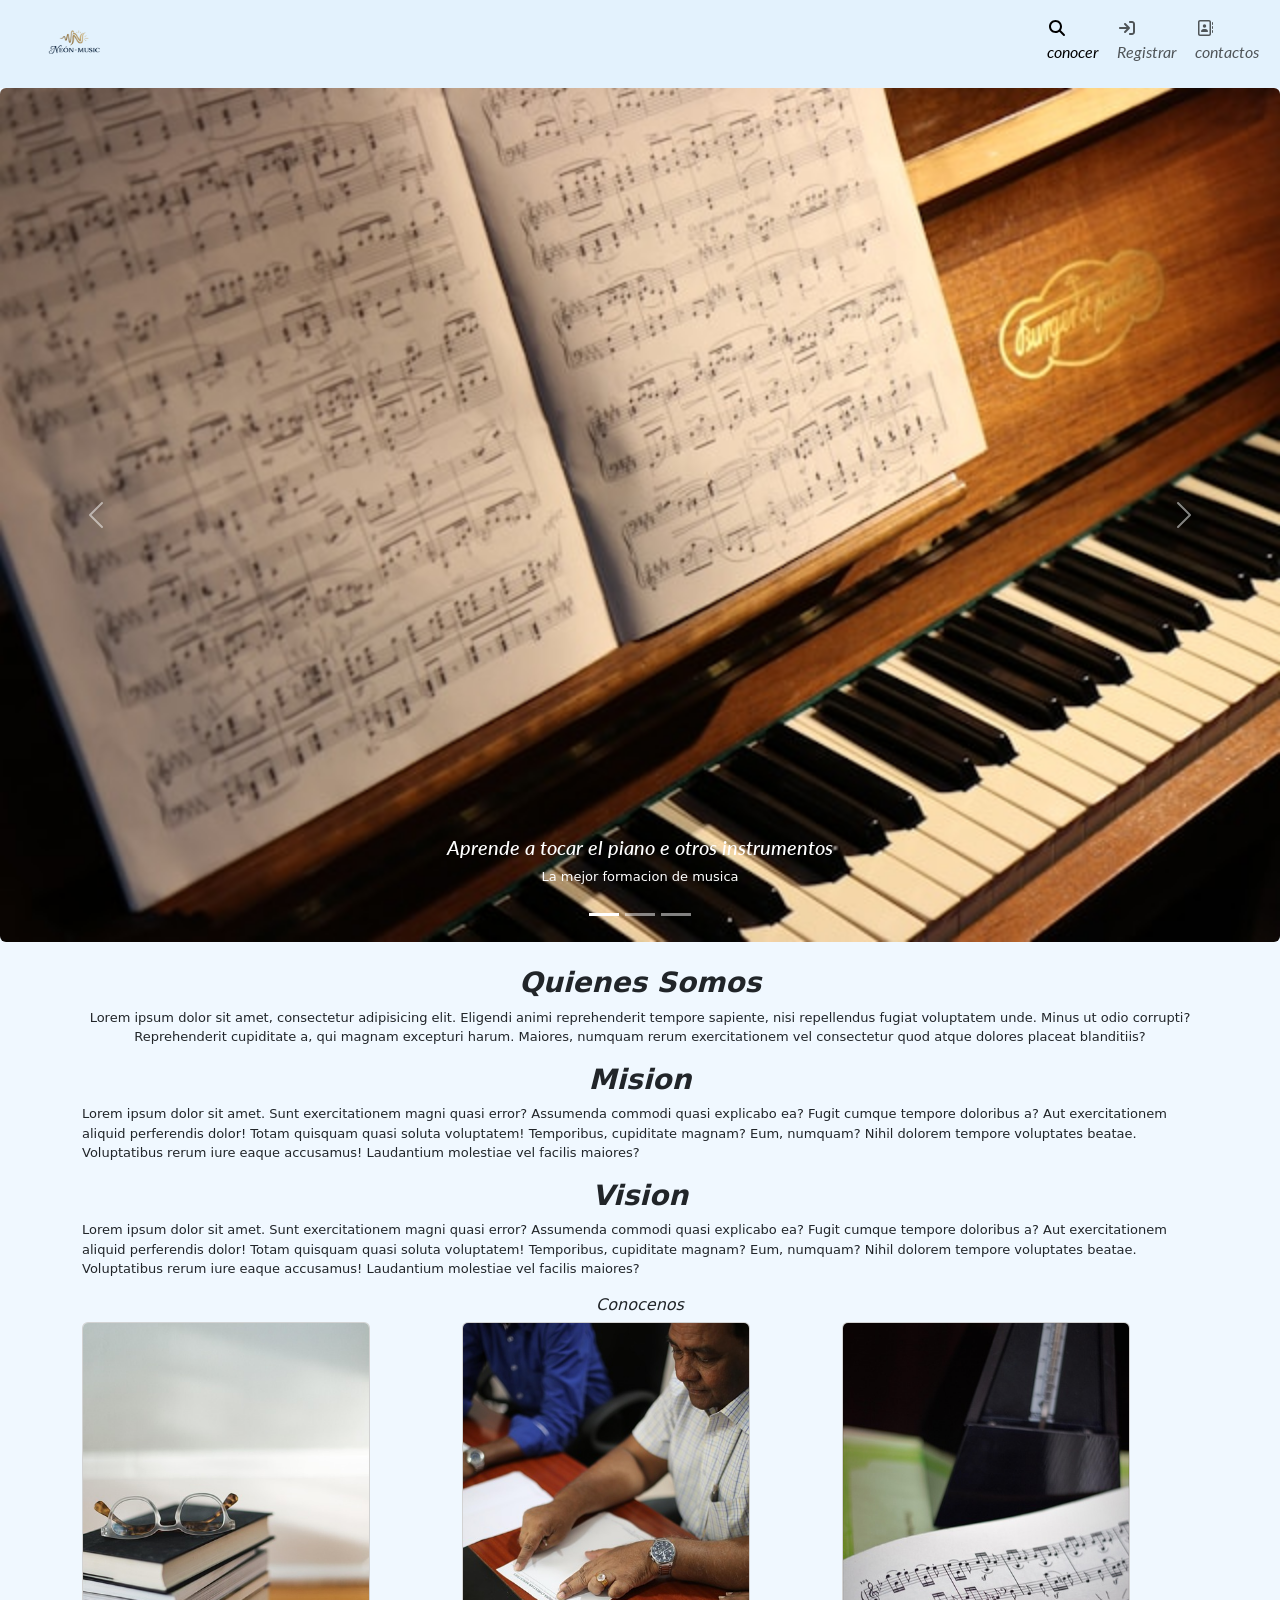
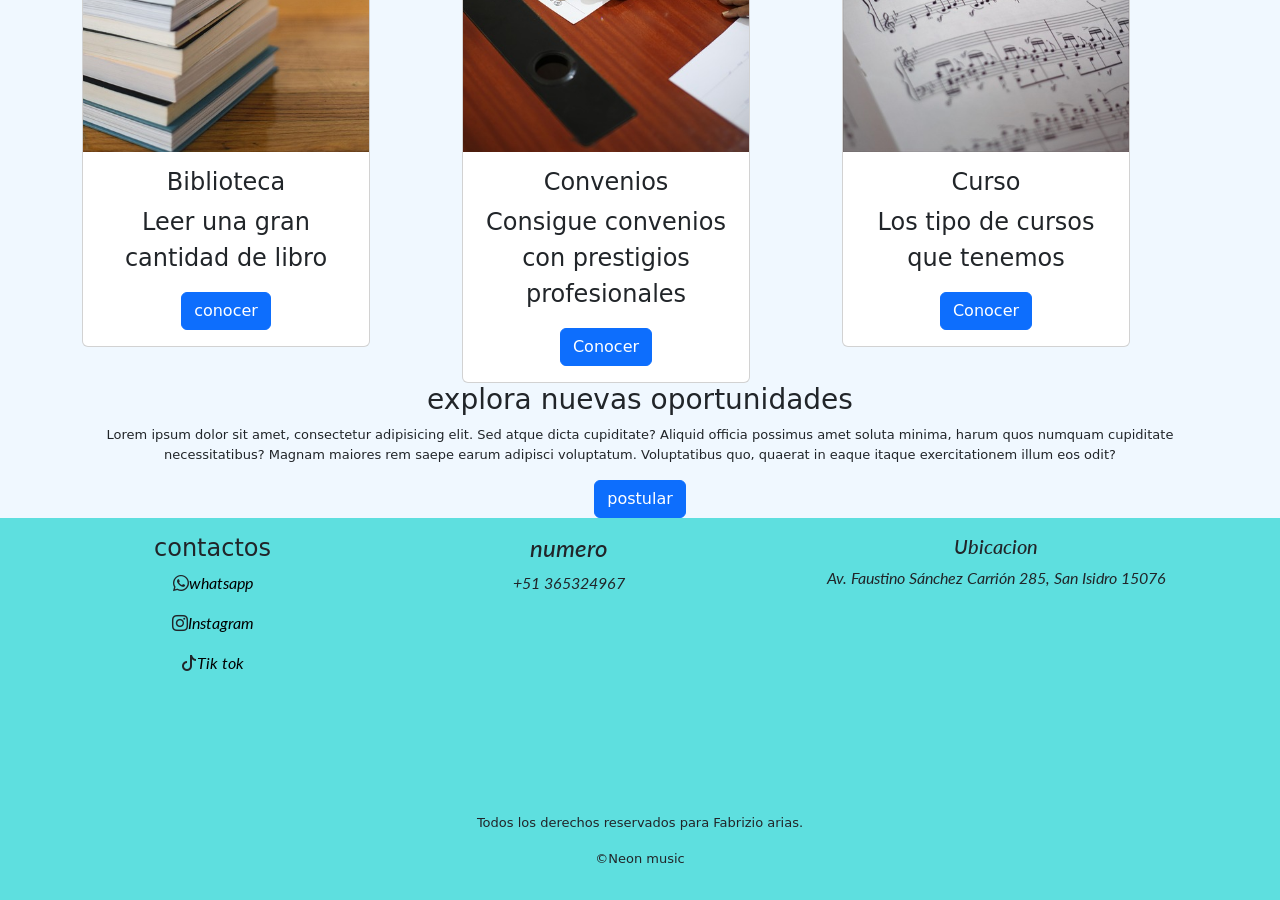
==== PA4/index.html @ 8b5a0bcd "Add files via upload" ====
<!doctype html>
<html lang="en">
  <head>
    <meta charset="utf-8">
    <meta name="viewport" content="width=device-width, initial-scale=1">
    <title>Bootstrap demo</title>
    <link href="https://cdn.jsdelivr.net/npm/bootstrap@5.3.8/dist/css/bootstrap.min.css" rel="stylesheet" integrity="sha384-sRIl4kxILFvY47J16cr9ZwB07vP4J8+LH7qKQnuqkuIAvNWLzeN8tE5YBujZqJLB" crossorigin="anonymous">
    <link rel="stylesheet" href="css/style.css">
    <link rel="stylesheet" href="css/all.min.css">
    <link rel="stylesheet" href="https://cdn.jsdelivr.net/npm/bootstrap-icons@1.13.1/font/bootstrap-icons.min.css">
    <link href="https://fonts.googleapis.com/css2?family=Lato:ital,wght@0,100;0,300;0,400;0,700;0,900;1,100;1,300;1,400;1,700;1,900&display=swap" rel="stylesheet">
    <link href="https://fonts.googleapis.com/css2?family=Oxygen:wght@300;400;700&display=swap" rel="stylesheet">
    <link href="https://fonts.googleapis.com/css2?family=Onest:wght@100..900&display=swap" rel="stylesheet">
  </head>
  <body>
    <script src="https://cdn.jsdelivr.net/npm/bootstrap@5.3.8/dist/js/bootstrap.bundle.min.js" integrity="sha384-FKyoEForCGlyvwx9Hj09JcYn3nv7wiPVlz7YYwJrWVcXK/BmnVDxM+D2scQbITxI" crossorigin="anonymous"></script>
    <script src="js/all.min.js"></script>
<nav class="navbar  navbar-expand-lg" style="background-color: #e3f2fd;" data-bs-theme="light">
  <div class="container-fluid">
    <div class="container">
    <a class="navbar-brand" href="#"><img src="img/logo.png" class="logo" alt=""></a>     
    </div>
    <button class="navbar-toggler" type="button" data-bs-toggle="collapse" data-bs-target="#navbarSupportedContent" aria-controls="navbarSupportedContent" aria-expanded="false" aria-label="Toggle navigation">
      <span class="navbar-toggler-icon"></span>
    </button>
    <div class="collapse navbar-collapse" id="navbarSupportedContent">
      <ul class="navbar-nav me-auto mb-2 mb-lg-0">
        <li class="nav-item mb-2">
          <a class="nav-link active align-items-center lato" aria-current="page" href="#conocer"><i class="fa-solid fa-magnifying-glass"></i>conocer</a>
        </li>
        <li class="nav-item align-items-center lato">
          <a class="nav-link" href="login.html"><i class="fa-solid fa-arrow-right-to-bracket"></i>Registrar</a>
          
        </li>
        <li class="nav-item align-items-center lato">
          <a class="nav-link" href="#contactos"><i class="fa-regular fa-address-book"></i>contactos</a>
        </li>
      </ul>
    </div>
  </div>
</nav>
<section>
<div id="carouselExampleCaptions" class="carousel slide">
  <div class="carousel-indicators">
    <button type="button" data-bs-target="#carouselExampleCaptions" data-bs-slide-to="0" class="active" aria-current="true" aria-label="Slide 1"></button>
    <button type="button" data-bs-target="#carouselExampleCaptions" data-bs-slide-to="1" aria-label="Slide 2"></button>
    <button type="button" data-bs-target="#carouselExampleCaptions" data-bs-slide-to="2" aria-label="Slide 3"></button>
  </div>
  <div class="carousel-inner">
    <div class="carousel-item active">
      <img src="img/hero.jpg" class="rounded d-block w-100 hero imagen" alt="...">
      <div class="carousel-caption d-none d-md-block">
        <h5 class="lato">Aprende  a tocar el piano e otros instrumentos</h5>
        <p class="parrafo lead">La mejor formacion  de musica</p>
      </div>
    </div>
    <div class="carousel-item">
      <img src="img/hero2.jpg" class="rounded d-block w-100" alt="...">
      <div class="carousel-caption d-none d-md-block">
        <h5 class="lato">Disfruta de la musica</h5>
        <p class="parrafo lead">Pasa el tiempo alegrandote con la musica</p>
      </div>
    </div>
    <div class="carousel-item">
      <img src="img/hero3.jpg" class="rounded d-block w-100" alt="...">
      <div class="carousel-caption d-none d-md-block">
        <h5 class="lato">Desarrolla habilidades</h5>
        <p class="parrafo lead">Aprenderas  una nueva formacion musical</p>
      </div>
    </div>
  </div>
  <button class="carousel-control-prev" type="button" data-bs-target="#carouselExampleCaptions" data-bs-slide="prev">
    <span class="carousel-control-prev-icon" aria-hidden="true"></span>
    <span class="visually-hidden">Previous</span>
  </button>
  <button class="carousel-control-next" type="button" data-bs-target="#carouselExampleCaptions" data-bs-slide="next">
    <span class="carousel-control-next-icon" aria-hidden="true"></span>
    <span class="visually-hidden">Next</span>
  </button>
</div>
</section>
<br> 
<div class="container-fluid" id="conocer">
   <div class="container">
        <h2 class="fs-3 fw-bold clasic-text text-center">Quienes Somos</h2>
        <p class="text-center parrafo lead">Lorem ipsum dolor sit amet, consectetur adipisicing elit. Eligendi animi reprehenderit tempore sapiente,
           nisi repellendus fugiat voluptatem unde. 
          Minus ut odio corrupti? Reprehenderit cupiditate a, qui magnam excepturi harum. Maiores, 
          numquam rerum exercitationem vel consectetur quod atque dolores placeat blanditiis?</p>
   </div>

   <div class="container-fluid">
         <div class="container">
              <h2 class="fs-3 fw-bold clasic-text text-center">Mision</h2>
              <p class="parrafo lead">Lorem ipsum dolor sit amet.
              Sunt exercitationem magni quasi error?
              Assumenda commodi quasi explicabo ea?
              Fugit cumque tempore doloribus a?
              Aut exercitationem aliquid perferendis dolor!
              Totam quisquam quasi soluta voluptatem!
              Temporibus, cupiditate magnam? Eum, numquam?
              Nihil dolorem tempore voluptates beatae.
              Voluptatibus rerum iure eaque accusamus!
              Laudantium molestiae vel facilis maiores?</p>
         </div>
         <div class="container">
              <h2 class="fs-3 fw-bold clasic-text text-center">Vision</h2>
              <p class="parrafo lead">Lorem ipsum dolor sit amet.
              Sunt exercitationem magni quasi error?
              Assumenda commodi quasi explicabo ea?
              Fugit cumque tempore doloribus a?
              Aut exercitationem aliquid perferendis dolor!
              Totam quisquam quasi soluta voluptatem!
              Temporibus, cupiditate magnam? Eum, numquam?
              Nihil dolorem tempore voluptates beatae.
              Voluptatibus rerum iure eaque accusamus!
              Laudantium molestiae vel facilis maiores?</p>
         </div>
   </div>
</div class="container-fluid">

<div class="container text-center">
  <h2 class="text-center align-items-center clasic-text">Conocenos</h2>
  <div class="row">
    <div class="col">
      <div class="card" style="width: 18rem;">
  <img src="img/cards.jpg" class="card-img-top" alt="...">
  <div class="card-body">
    <h5 class="card-title carta">Biblioteca</h5>
    <p class="card-text carta">Leer una gran cantidad de libro</p>
    <a href="bilioteca.html" class="btn btn-primary">conocer</a>
  </div>
</div>
    </div>
    <div class="col">
<div class="card" style="width: 18rem;">
  <img src="img/cards2.jpg" class="card-img-top" alt="...">
  <div class="card-body">
    <h5 class="card-title carta">Convenios</h5>
    <p class="card-text carta">Consigue convenios con prestigios profesionales</p>
    <a href="#" class="btn btn-primary">Conocer</a>
  </div>
</div>
    </div>
    <div class="col">
<div class="card" style="width: 18rem;">
  <img src="img/cards3.jpg" class="card-img-top" alt="...">
  <div class="card-body">
    <h5 class="card-title carta">Curso</h5>
    <p class="card-text carta">Los tipo de cursos que tenemos</p>
    <a href="#" class="btn btn-primary">Conocer</a>
  </div>
</div>
</div>
  <div class="container-fluid">
      <div class="container">
       <h3>explora nuevas oportunidades</h3>
       <p class="parrafo lead">Lorem ipsum dolor sit amet, consectetur adipisicing elit. 
         Sed atque dicta cupiditate? Aliquid officia possimus amet soluta minima,
         harum quos numquam cupiditate necessitatibus?
          Magnam maiores rem saepe earum adipisci voluptatum.
          Voluptatibus quo, quaerat in eaque itaque exercitationem illum eos odit?</p>
         <button class="btn btn-primary" type="submit">postular</button>
      </div>
</div>
</div>
  </div>

<footer class="footer">
<div class="container-fluid py-3">
<div class="container text-center">
<div class="row">
  <div class="container text-center">
  <div class="row">
    <div class="col-sm-3" id="contactos">
          <h4>contactos</h4>
          <p class="bi bi-whatsapp lato"><a href="https://web.whatsapp.com/" target="_blank" class="link">whatsapp</a></p>
          <p class="bi bi-instagram lato"><a href="https://www.instagram.com/" target="_blank" class="link">Instagram</a></p>
          <p class="bi bi-tiktok lato"><a href="https://www.tiktok.com/es-419/" target="_blank" class="link">Tik tok</a></p>
    </div>
    <div class="col-sm-9">
      <div class="row">
        <div class="col-8 col-sm-6">
            <h4 class="lato">numero</h4>
            <p class="lato">+51 365324967</p>
        </div>
        <div class="col-4 col-sm-6">
          <h5 class="lato">Ubicacion</h5>
          <p class="lato">Av. Faustino Sánchez Carrión 285, San Isidro 15076</p>
          <iframe src="https://www.google.com/maps/embed?pb=!1m18!1m12!1m3!1d3901.2692580467115!2d-77.05547922517397!3d-12.093710288146752!2m3!1f0!2f0!3f0!3m2!1i1024!2i768!4f13.1!3m3!1m2!1s0x9105c9aa6b702e0f%3A0x55c71153c8c3bda4!2sISIL%20-%20San%20Isidro!5e0!3m2!1ses-419!2spe!4v1783606368925!5m2!1ses-419!2spe" width="200" height="200" style="border:0;" allowfullscreen="" loading="lazy" referrerpolicy="strict-origin-when-cross-origin"></iframe>
       </div>
      </div>
      </div class="container">
          <div class=" text-center parrafo">
          <p> Todos los derechos reservados para Fabrizio arias.</p>
          <p>&copy;Neon music</p>
      </div>
    </div>
  </div>
</div>
</div>
</footer>
</body>
</html>
---- PA4/css/style.css ----
body{
    object-fit: cover;
    background-color: aliceblue;
}

.logo{
    width: 100px;
    height: 50px
}

.navbar{
    height: auto;
    object-fit: cover;
}


.footer{
    background-color: rgb(94, 223, 223);
}

.lato{
    font-family: 'lato';
    text-shadow: 30px;
    font-style: italic;
}

.clasic-text{
    font-family: 'antiqua book' 'new times';
    font-size: medium;
    text-shadow: 25px;
    font-style: italic;
}

.parrafo{
    font-family: 'oxygen' 'sans';
    font-size: small;
    text-shadow: 15px;
}

.carta{
    font-family: 'onest' 'lato';
    text-shadow: 12px;
    font-size: x-large;
}

.imagen{
    box-shadow: 15px;
    align-items: center;
    justify-content: center;
}

.link{
    color: black;
    text-shadow: 50px;
     text-decoration: none;
}
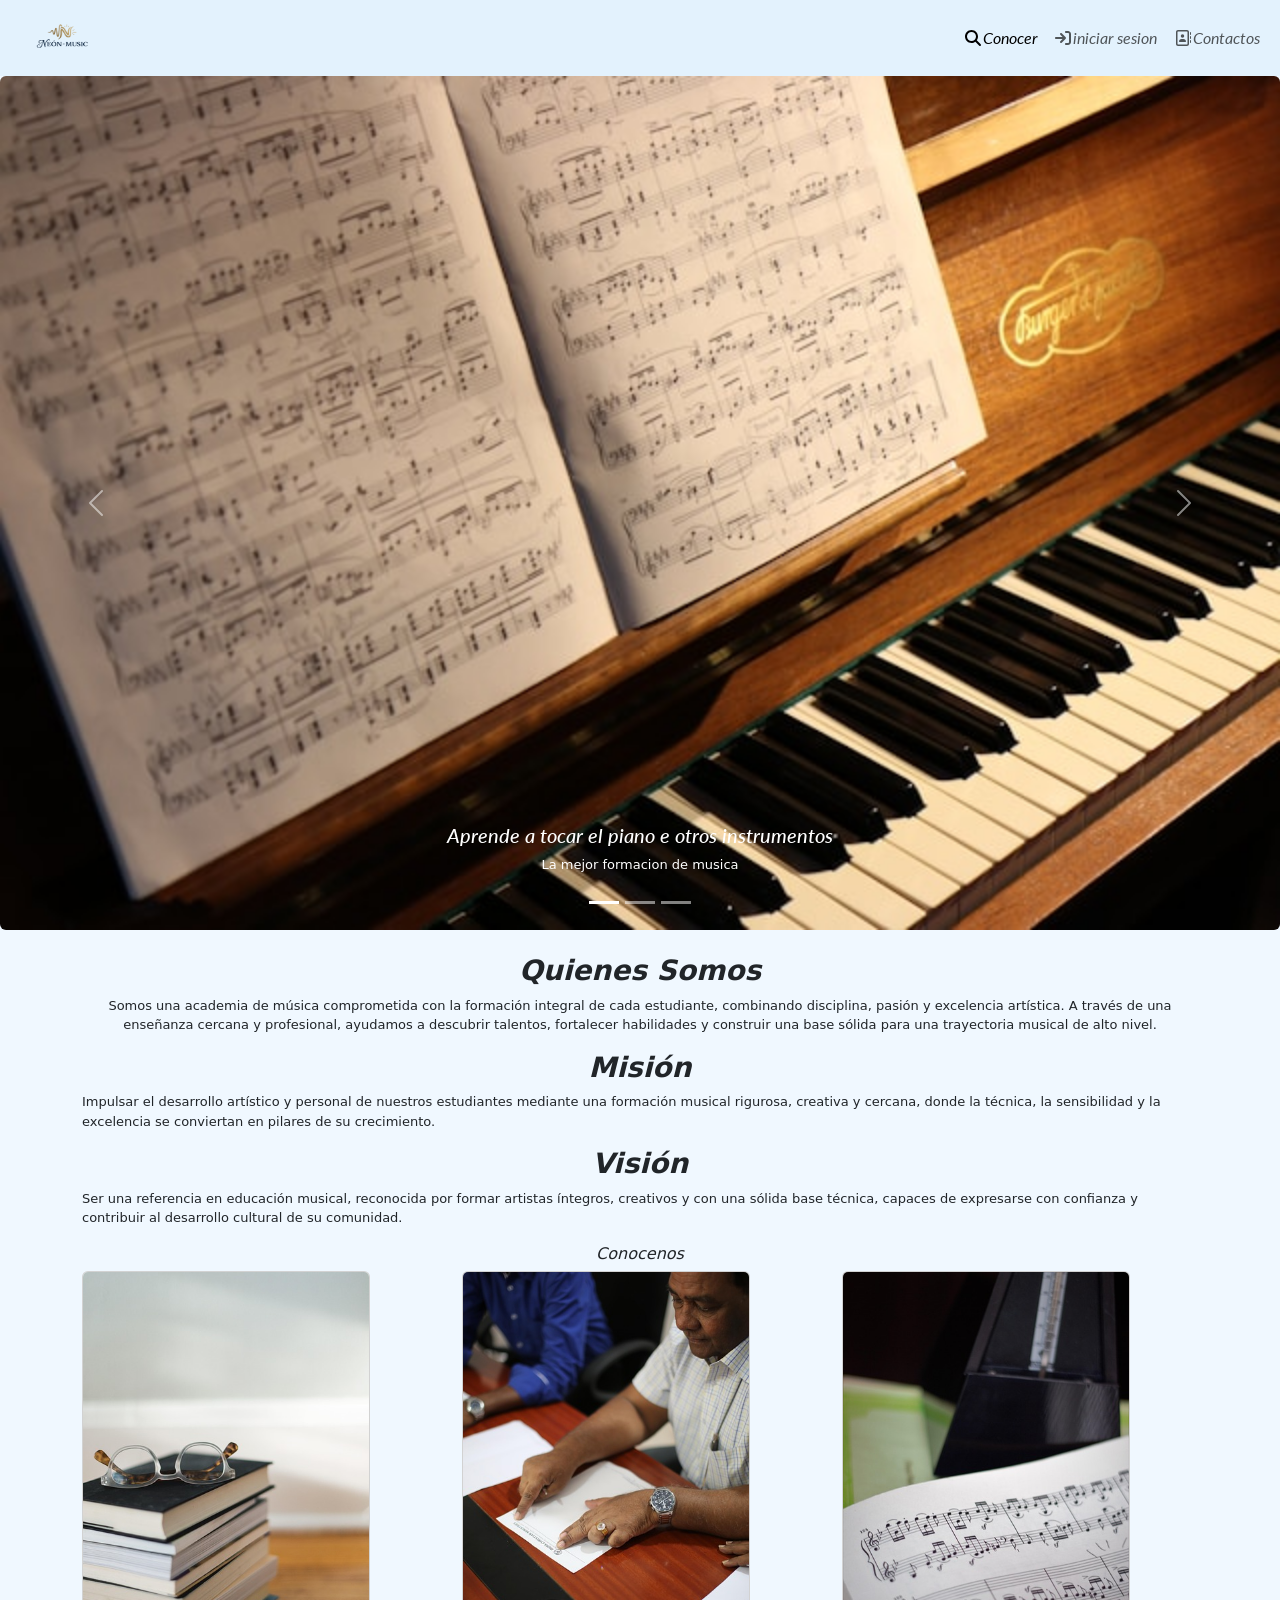
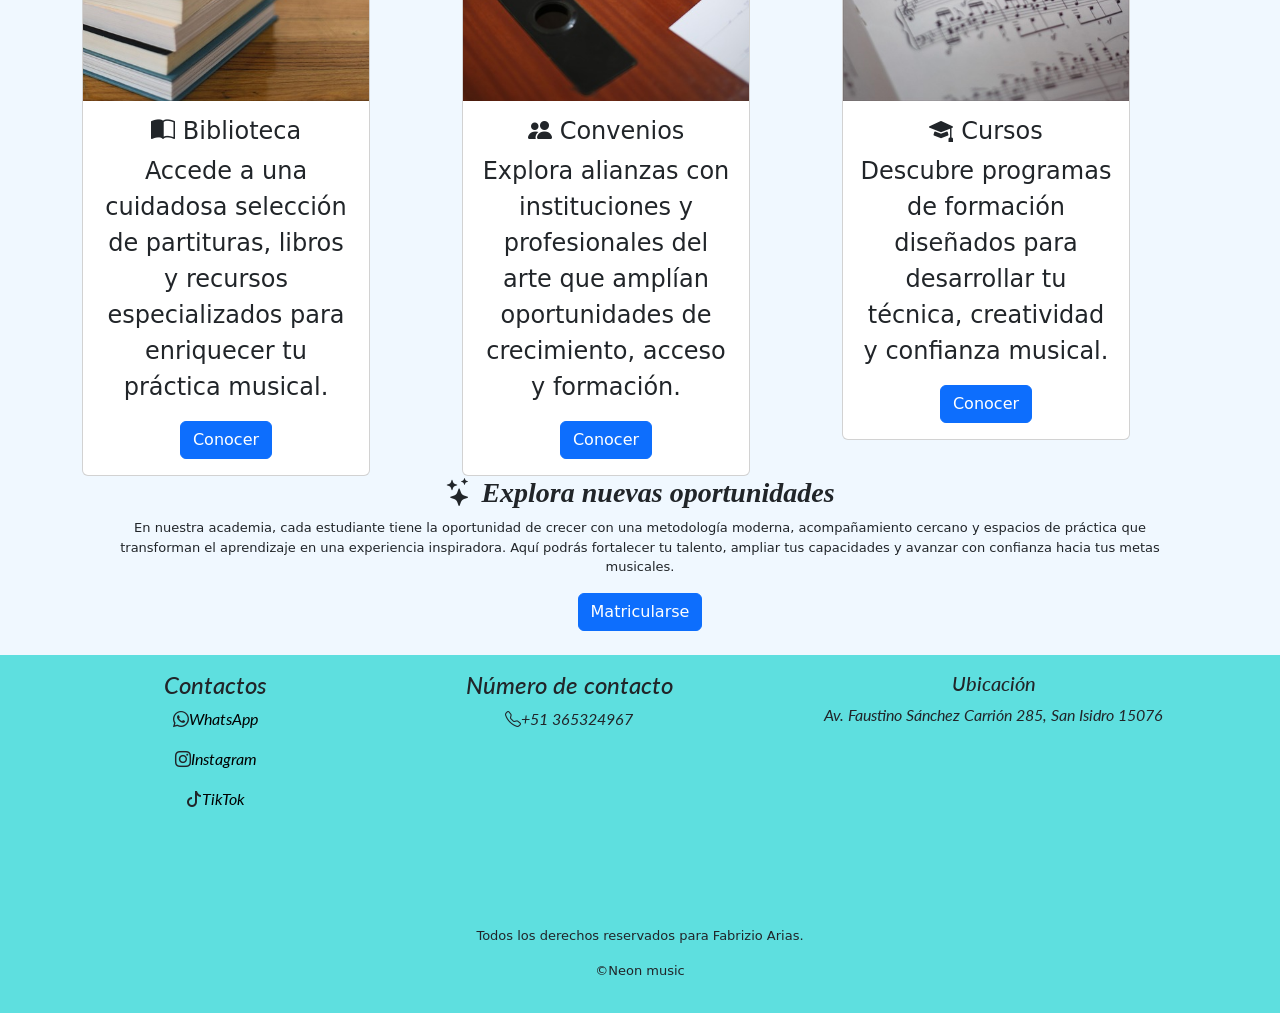
==== commit b518156f: "Add files via upload" ====
--- a/PA4/index.html
+++ b/PA4/index.html
@@ -15,25 +15,22 @@
   <body>
     <script src="https://cdn.jsdelivr.net/npm/bootstrap@5.3.8/dist/js/bootstrap.bundle.min.js" integrity="sha384-FKyoEForCGlyvwx9Hj09JcYn3nv7wiPVlz7YYwJrWVcXK/BmnVDxM+D2scQbITxI" crossorigin="anonymous"></script>
     <script src="js/all.min.js"></script>
-<nav class="navbar  navbar-expand-lg" style="background-color: #e3f2fd;" data-bs-theme="light">
-  <div class="container-fluid">
-    <div class="container">
-    <a class="navbar-brand" href="#"><img src="img/logo.png" class="logo" alt=""></a>     
-    </div>
+<nav class="navbar navbar-expand-lg" style="background-color: #e3f2fd;" data-bs-theme="light">
+  <div class="container-fluid d-flex align-items-center justify-content-between">
+    <a class="navbar-brand me-3" href="#"><img src="img/logo.png" class="logo" alt="Logo de la academia"></a>
     <button class="navbar-toggler" type="button" data-bs-toggle="collapse" data-bs-target="#navbarSupportedContent" aria-controls="navbarSupportedContent" aria-expanded="false" aria-label="Toggle navigation">
       <span class="navbar-toggler-icon"></span>
     </button>
-    <div class="collapse navbar-collapse" id="navbarSupportedContent">
-      <ul class="navbar-nav me-auto mb-2 mb-lg-0">
-        <li class="nav-item mb-2">
-          <a class="nav-link active align-items-center lato" aria-current="page" href="#conocer"><i class="fa-solid fa-magnifying-glass"></i>conocer</a>
+    <div class="collapse navbar-collapse justify-content-end" id="navbarSupportedContent">
+      <ul class="navbar-nav mb-2 mb-lg-0">
+        <li class="nav-item mb-2 mb-lg-0">
+          <a class="nav-link active align-items-center lato" aria-current="page" href="#conocer"><i class="fa-solid fa-magnifying-glass"></i>Conocer</a>
+        </li>
+        <li class="nav-item align-items-center lato mb-2 mb-lg-0">
+          <a class="nav-link" href="sign-in.html"><i class="fa-solid fa-arrow-right-to-bracket"></i>iniciar sesion</a>
         </li>
         <li class="nav-item align-items-center lato">
-          <a class="nav-link" href="login.html"><i class="fa-solid fa-arrow-right-to-bracket"></i>Registrar</a>
-          
-        </li>
-        <li class="nav-item align-items-center lato">
-          <a class="nav-link" href="#contactos"><i class="fa-regular fa-address-book"></i>contactos</a>
+          <a class="nav-link" href="#contactos"><i class="fa-regular fa-address-book"></i>Contactos</a>
         </li>
       </ul>
     </div>
@@ -50,22 +47,22 @@
     <div class="carousel-item active">
       <img src="img/hero.jpg" class="rounded d-block w-100 hero imagen" alt="...">
       <div class="carousel-caption d-none d-md-block">
-        <h5 class="lato">Aprende  a tocar el piano e otros instrumentos</h5>
-        <p class="parrafo lead">La mejor formacion  de musica</p>
+        <h5 class="lato carousel-text">Aprende  a tocar el piano e otros instrumentos</h5>
+        <p class="parrafo lead carousel-text">La mejor formacion  de musica</p>
       </div>
     </div>
     <div class="carousel-item">
       <img src="img/hero2.jpg" class="rounded d-block w-100" alt="...">
       <div class="carousel-caption d-none d-md-block">
-        <h5 class="lato">Disfruta de la musica</h5>
-        <p class="parrafo lead">Pasa el tiempo alegrandote con la musica</p>
+        <h5 class="lato carousel-text">Disfruta de la musica</h5>
+        <p class="parrafo lead carousel-text">Pasa el tiempo alegrandote con la musica</p>
       </div>
     </div>
     <div class="carousel-item">
       <img src="img/hero3.jpg" class="rounded d-block w-100" alt="...">
       <div class="carousel-caption d-none d-md-block">
-        <h5 class="lato">Desarrolla habilidades</h5>
-        <p class="parrafo lead">Aprenderas  una nueva formacion musical</p>
+        <h5 class="lato carousel-text">Desarrolla habilidades</h5>
+        <p class="parrafo lead carousel-text">Aprenderas  una nueva formacion musical</p>
       </div>
     </div>
   </div>
@@ -83,38 +80,17 @@
 <div class="container-fluid" id="conocer">
    <div class="container">
         <h2 class="fs-3 fw-bold clasic-text text-center">Quienes Somos</h2>
-        <p class="text-center parrafo lead">Lorem ipsum dolor sit amet, consectetur adipisicing elit. Eligendi animi reprehenderit tempore sapiente,
-           nisi repellendus fugiat voluptatem unde. 
-          Minus ut odio corrupti? Reprehenderit cupiditate a, qui magnam excepturi harum. Maiores, 
-          numquam rerum exercitationem vel consectetur quod atque dolores placeat blanditiis?</p>
+        <p class="text-center parrafo lead">Somos una academia de música comprometida con la formación integral de cada estudiante, combinando disciplina, pasión y excelencia artística. A través de una enseñanza cercana y profesional, ayudamos a descubrir talentos, fortalecer habilidades y construir una base sólida para una trayectoria musical de alto nivel.</p>
    </div>
 
    <div class="container-fluid">
          <div class="container">
-              <h2 class="fs-3 fw-bold clasic-text text-center">Mision</h2>
-              <p class="parrafo lead">Lorem ipsum dolor sit amet.
-              Sunt exercitationem magni quasi error?
-              Assumenda commodi quasi explicabo ea?
-              Fugit cumque tempore doloribus a?
-              Aut exercitationem aliquid perferendis dolor!
-              Totam quisquam quasi soluta voluptatem!
-              Temporibus, cupiditate magnam? Eum, numquam?
-              Nihil dolorem tempore voluptates beatae.
-              Voluptatibus rerum iure eaque accusamus!
-              Laudantium molestiae vel facilis maiores?</p>
+              <h2 class="fs-3 fw-bold clasic-text text-center">Misión</h2>
+              <p class="parrafo lead">Impulsar el desarrollo artístico y personal de nuestros estudiantes mediante una formación musical rigurosa, creativa y cercana, donde la técnica, la sensibilidad y la excelencia se conviertan en pilares de su crecimiento.</p>
          </div>
          <div class="container">
-              <h2 class="fs-3 fw-bold clasic-text text-center">Vision</h2>
-              <p class="parrafo lead">Lorem ipsum dolor sit amet.
-              Sunt exercitationem magni quasi error?
-              Assumenda commodi quasi explicabo ea?
-              Fugit cumque tempore doloribus a?
-              Aut exercitationem aliquid perferendis dolor!
-              Totam quisquam quasi soluta voluptatem!
-              Temporibus, cupiditate magnam? Eum, numquam?
-              Nihil dolorem tempore voluptates beatae.
-              Voluptatibus rerum iure eaque accusamus!
-              Laudantium molestiae vel facilis maiores?</p>
+              <h2 class="fs-3 fw-bold clasic-text text-center">Visión</h2>
+              <p class="parrafo lead">Ser una referencia en educación musical, reconocida por formar artistas íntegros, creativos y con una sólida base técnica, capaces de expresarse con confianza y contribuir al desarrollo cultural de su comunidad.</p>
          </div>
    </div>
 </div class="container-fluid">
@@ -126,9 +102,9 @@
       <div class="card" style="width: 18rem;">
   <img src="img/cards.jpg" class="card-img-top" alt="...">
   <div class="card-body">
-    <h5 class="card-title carta">Biblioteca</h5>
-    <p class="card-text carta">Leer una gran cantidad de libro</p>
-    <a href="bilioteca.html" class="btn btn-primary">conocer</a>
+    <h5 class="card-title carta"><i class="bi bi-book-half me-2"></i>Biblioteca</h5>
+    <p class="card-text carta">Accede a una cuidadosa selección de partituras, libros y recursos especializados para enriquecer tu práctica musical.</p>
+    <a href="bilioteca.html" class="btn btn-primary">Conocer</a>
   </div>
 </div>
     </div>
@@ -136,9 +112,9 @@
 <div class="card" style="width: 18rem;">
   <img src="img/cards2.jpg" class="card-img-top" alt="...">
   <div class="card-body">
-    <h5 class="card-title carta">Convenios</h5>
-    <p class="card-text carta">Consigue convenios con prestigios profesionales</p>
-    <a href="#" class="btn btn-primary">Conocer</a>
+    <h5 class="card-title carta"><i class="bi bi-people-fill me-2"></i>Convenios</h5>
+    <p class="card-text carta">Explora alianzas con instituciones y profesionales del arte que amplían oportunidades de crecimiento, acceso y formación.</p>
+    <a href="convenios.html" class="btn btn-primary">Conocer</a>
   </div>
 </div>
     </div>
@@ -146,59 +122,54 @@
 <div class="card" style="width: 18rem;">
   <img src="img/cards3.jpg" class="card-img-top" alt="...">
   <div class="card-body">
-    <h5 class="card-title carta">Curso</h5>
-    <p class="card-text carta">Los tipo de cursos que tenemos</p>
-    <a href="#" class="btn btn-primary">Conocer</a>
+    <h5 class="card-title carta"><i class="bi bi-mortarboard-fill me-2"></i>Cursos</h5>
+    <p class="card-text carta">Descubre programas de formación diseñados para desarrollar tu técnica, creatividad y confianza musical.</p>
+    <a href="curso.html" class="btn btn-primary">Conocer</a>
   </div>
 </div>
 </div>
   <div class="container-fluid">
       <div class="container">
-       <h3>explora nuevas oportunidades</h3>
-       <p class="parrafo lead">Lorem ipsum dolor sit amet, consectetur adipisicing elit. 
-         Sed atque dicta cupiditate? Aliquid officia possimus amet soluta minima,
-         harum quos numquam cupiditate necessitatibus?
-          Magnam maiores rem saepe earum adipisci voluptatum.
-          Voluptatibus quo, quaerat in eaque itaque exercitationem illum eos odit?</p>
-         <button class="btn btn-primary" type="submit">postular</button>
+       <h3 class="lato fw-bold"><i class="bi bi-stars me-2"></i>Explora nuevas oportunidades</h3>
+       <p class="parrafo lead">En nuestra academia, cada estudiante tiene la oportunidad de crecer con una metodología moderna, acompañamiento cercano y espacios de práctica que transforman el aprendizaje en una experiencia inspiradora. Aquí podrás fortalecer tu talento, ampliar tus capacidades y avanzar con confianza hacia tus metas musicales.</p>
+       <button class="btn btn-primary" type="submit">Matricularse</button>
       </div>
 </div>
 </div>
   </div>
 
+<br>
+
 <footer class="footer">
-<div class="container-fluid py-3">
-<div class="container text-center">
-<div class="row">
-  <div class="container text-center">
-  <div class="row">
-    <div class="col-sm-3" id="contactos">
-          <h4>contactos</h4>
-          <p class="bi bi-whatsapp lato"><a href="https://web.whatsapp.com/" target="_blank" class="link">whatsapp</a></p>
+  <div class="container-fluid py-3">
+    <div class="container text-center">
+      <div class="row g-3 align-items-start">
+        <div class="col-12 col-md-3" id="contactos">
+          <h4 class="lato">Contactos</h4>
+          <p class="bi bi-whatsapp lato"><a href="https://web.whatsapp.com/" target="_blank" class="link">WhatsApp</a></p>
           <p class="bi bi-instagram lato"><a href="https://www.instagram.com/" target="_blank" class="link">Instagram</a></p>
-          <p class="bi bi-tiktok lato"><a href="https://www.tiktok.com/es-419/" target="_blank" class="link">Tik tok</a></p>
-    </div>
-    <div class="col-sm-9">
-      <div class="row">
-        <div class="col-8 col-sm-6">
-            <h4 class="lato">numero</h4>
-            <p class="lato">+51 365324967</p>
+          <p class="bi bi-tiktok lato"><a href="https://www.tiktok.com/es-419/" target="_blank" class="link">TikTok</a></p>
         </div>
-        <div class="col-4 col-sm-6">
-          <h5 class="lato">Ubicacion</h5>
-          <p class="lato">Av. Faustino Sánchez Carrión 285, San Isidro 15076</p>
-          <iframe src="https://www.google.com/maps/embed?pb=!1m18!1m12!1m3!1d3901.2692580467115!2d-77.05547922517397!3d-12.093710288146752!2m3!1f0!2f0!3f0!3m2!1i1024!2i768!4f13.1!3m3!1m2!1s0x9105c9aa6b702e0f%3A0x55c71153c8c3bda4!2sISIL%20-%20San%20Isidro!5e0!3m2!1ses-419!2spe!4v1783606368925!5m2!1ses-419!2spe" width="200" height="200" style="border:0;" allowfullscreen="" loading="lazy" referrerpolicy="strict-origin-when-cross-origin"></iframe>
-       </div>
+        <div class="col-12 col-md-9">
+          <div class="row g-3">
+            <div class="col-12 col-sm-6">
+              <h4 class="lato">Número de contacto</h4>
+              <p class="lato bi bi-telephone">+51 365324967</p>
+            </div>
+            <div class="col-12 col-sm-6">
+              <h5 class="lato">Ubicación</h5>
+              <p class="lato">Av. Faustino Sánchez Carrión 285, San Isidro 15076</p>
+              <iframe class="w-100" src="https://www.google.com/maps/embed?pb=!1m18!1m12!1m3!1d3901.2692580467115!2d-77.05547922517397!3d-12.093710288146752!2m3!1f0!2f0!3f0!3m2!1i1024!2i768!4f13.1!3m3!1m2!1s0x9105c9aa6b702e0f%3A0x55c71153c8c3bda4!2sISIL%20-%20San%20Isidro!5e0!3m2!1ses-419!2spe!4v1783606368925!5m2!1ses-419!2spe" style="border:0; max-width:100%; height:160px;" allowfullscreen="" loading="lazy" referrerpolicy="strict-origin-when-cross-origin"></iframe>
+            </div>
+          </div>
+        </div>
       </div>
-      </div class="container">
-          <div class=" text-center parrafo">
-          <p> Todos los derechos reservados para Fabrizio arias.</p>
-          <p>&copy;Neon music</p>
+      <div class="text-center parrafo mt-3">
+        <p>Todos los derechos reservados para Fabrizio Arias.</p>
+        <p>&copy;Neon music</p>
       </div>
     </div>
   </div>
-</div>
-</div>
 </footer>
 </body>
 </html>
